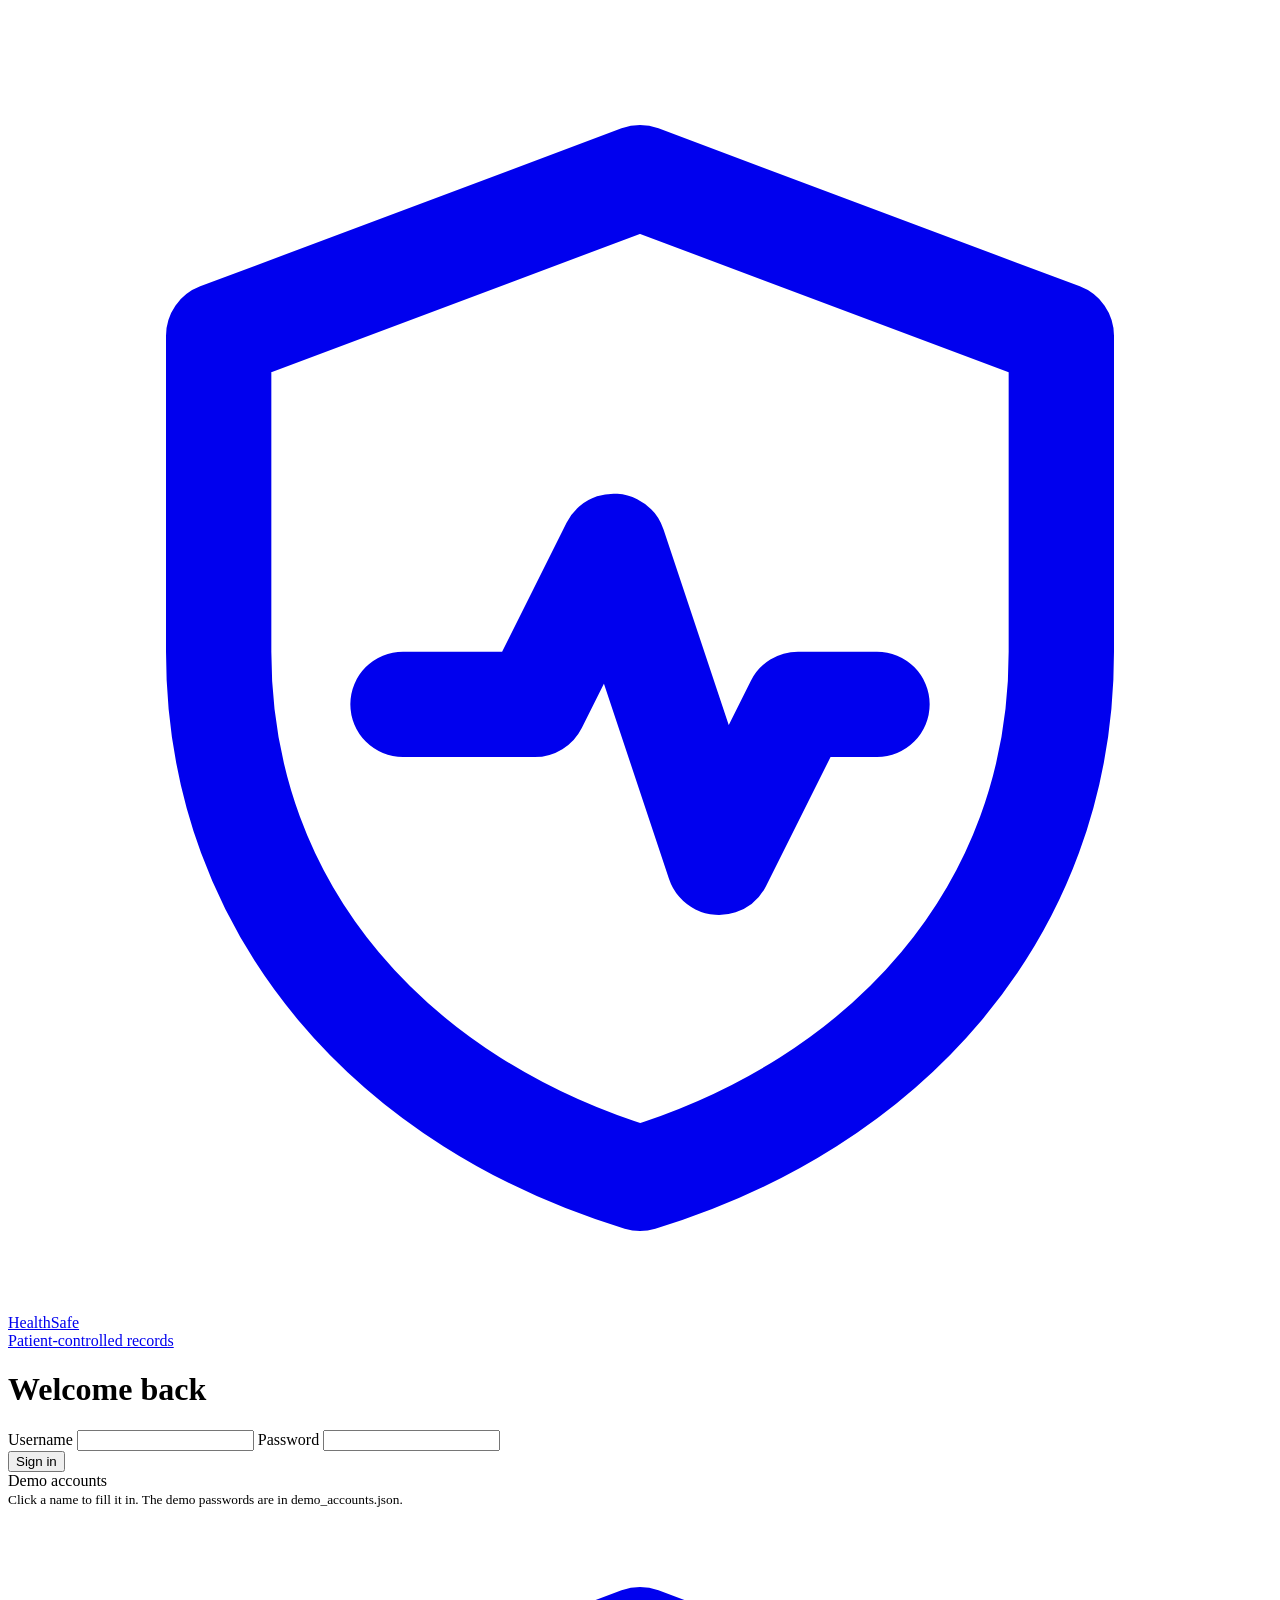
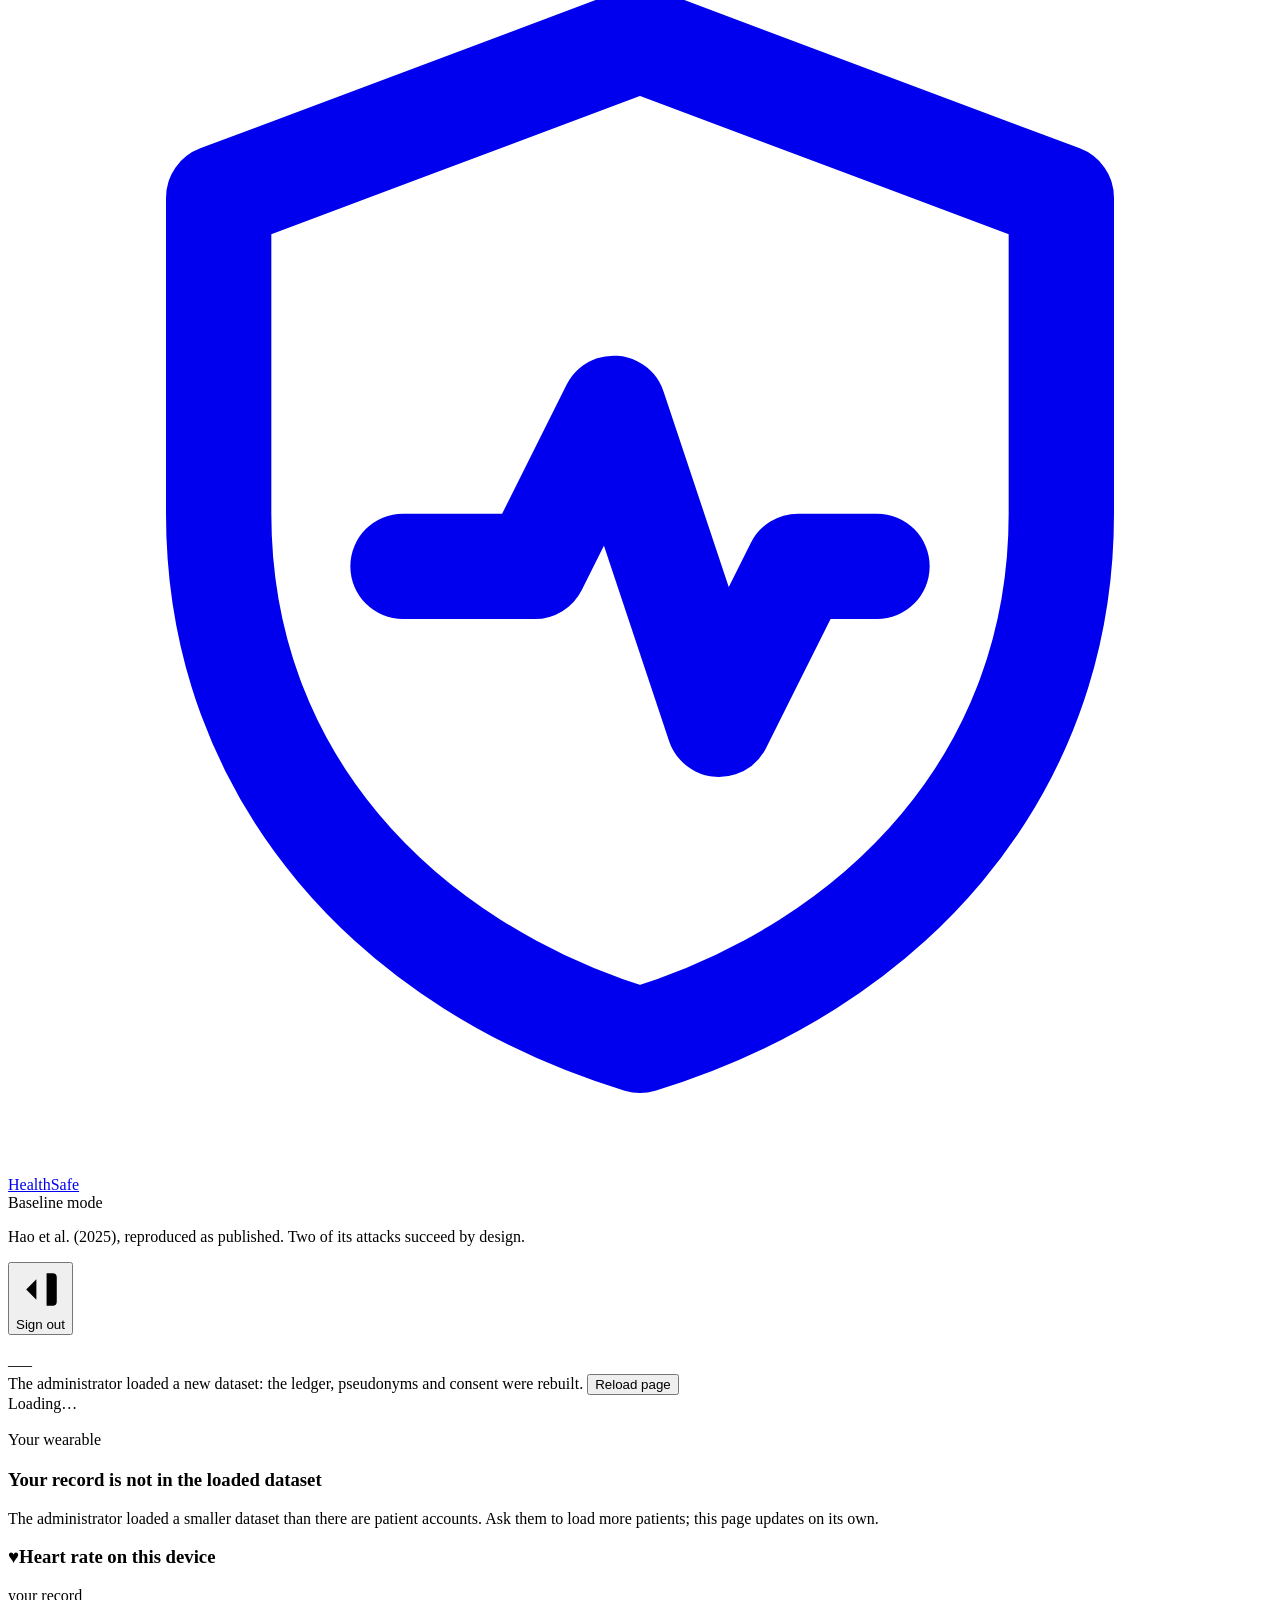
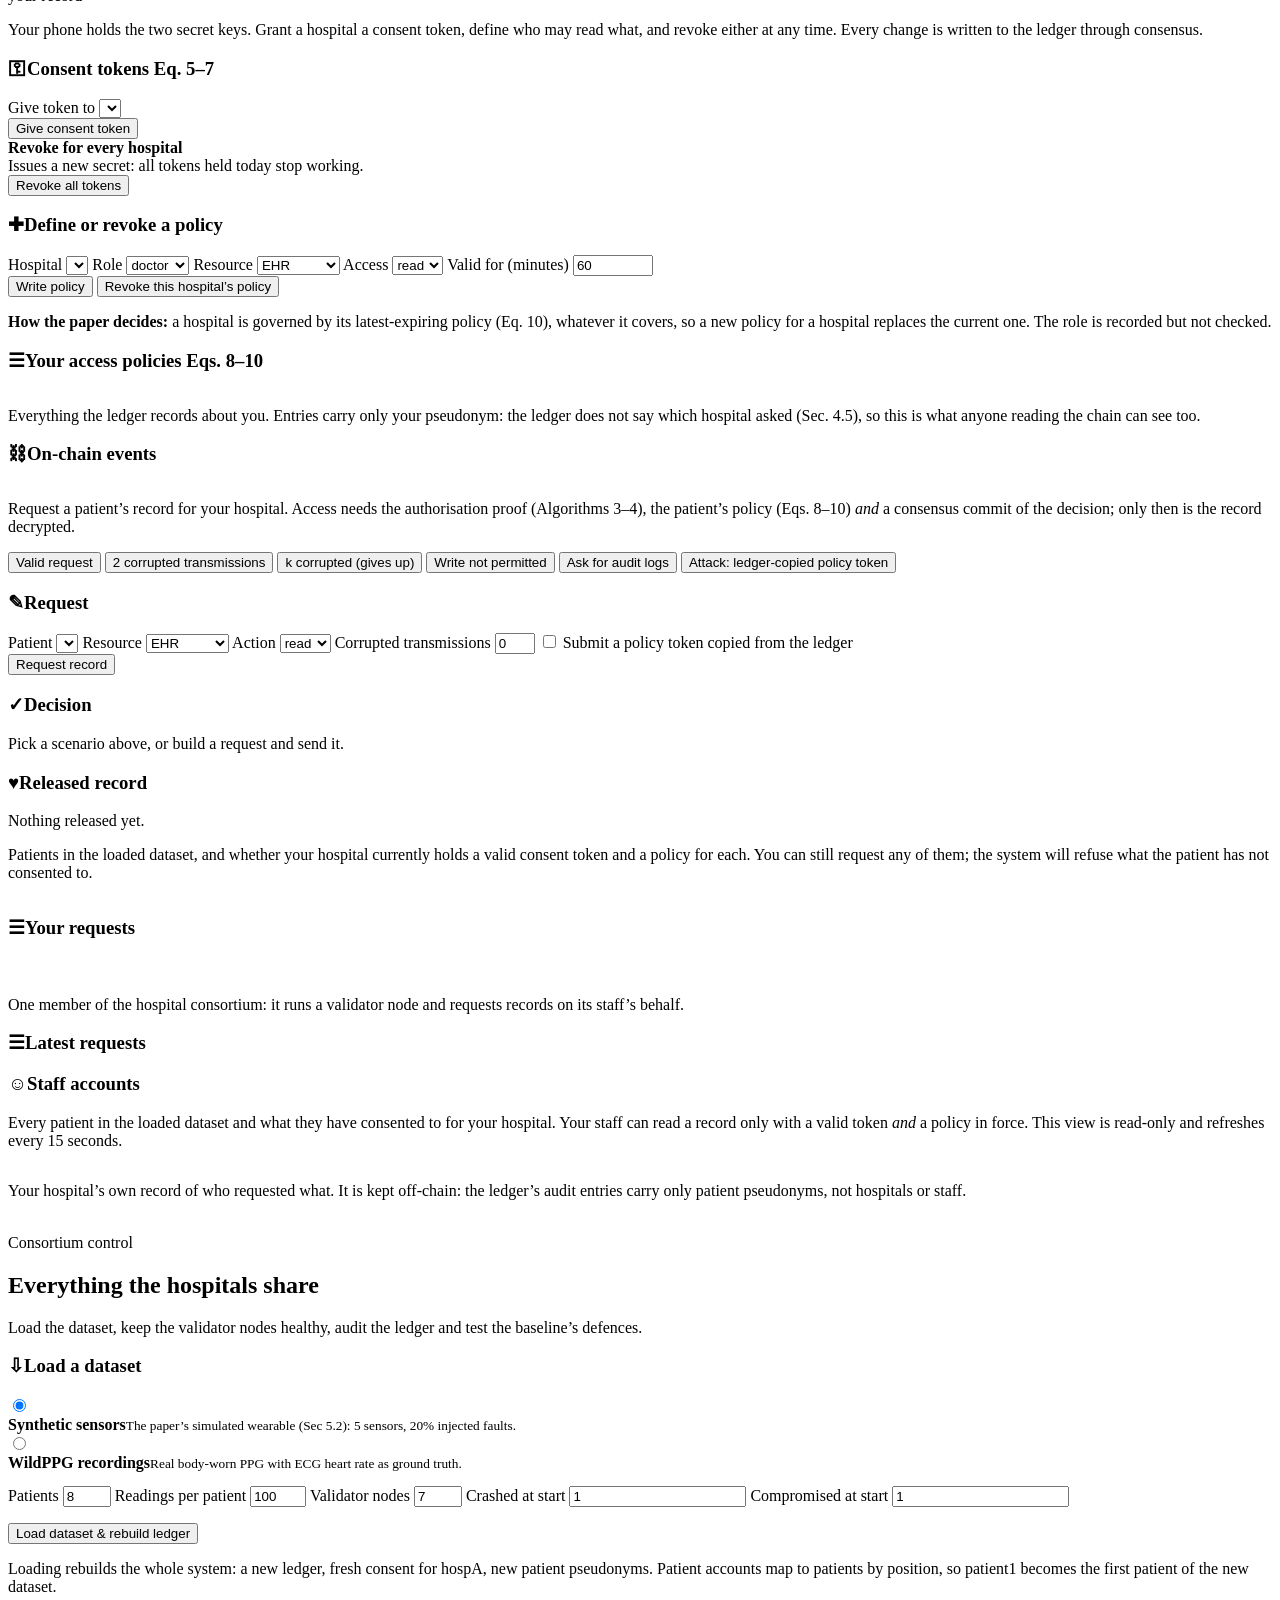
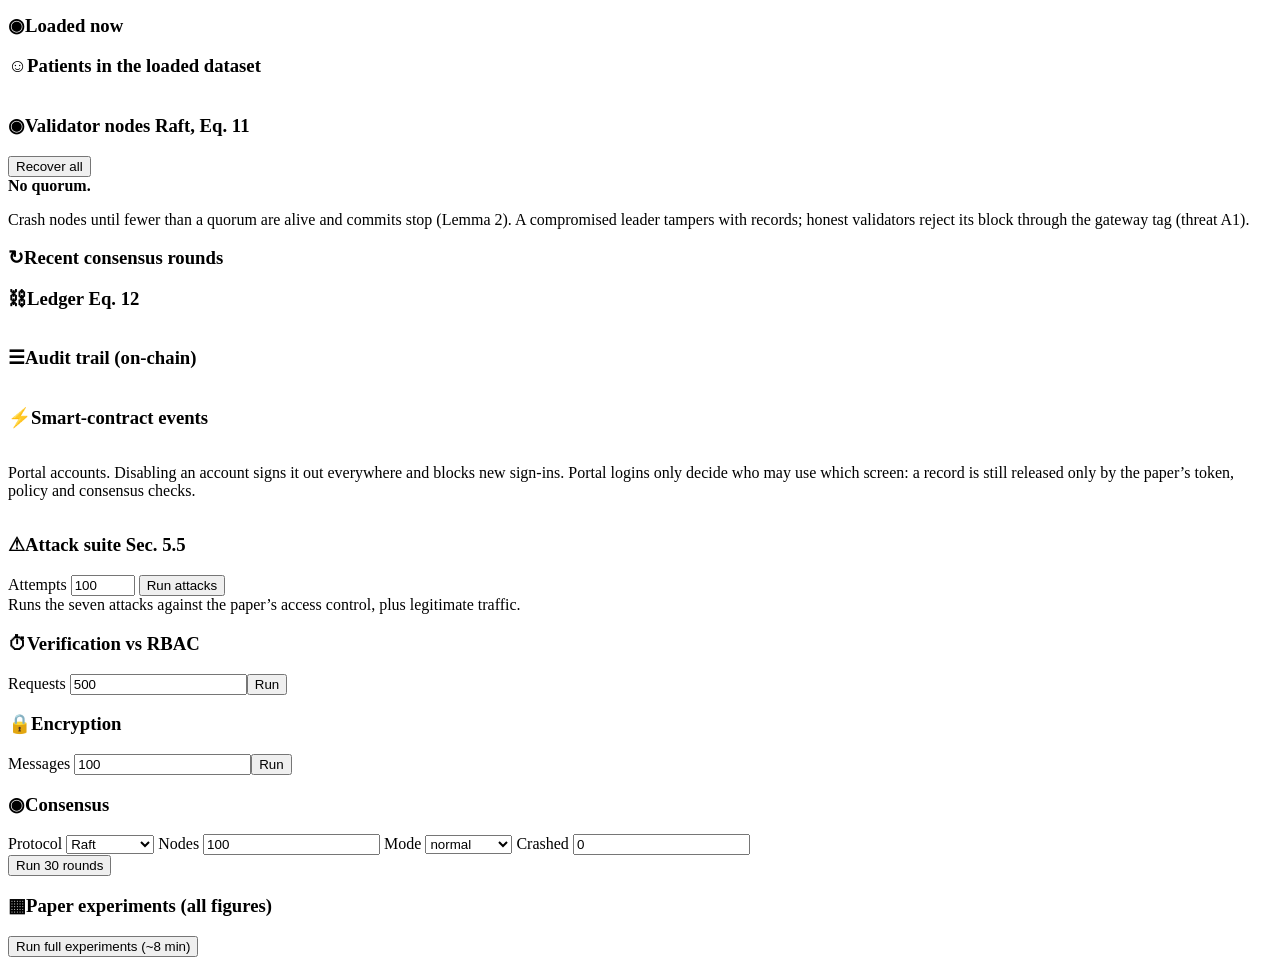
==== code/extensions/frontend/static/portal.html @ f0502271 "Add HealthSafe web front end for the baseline system Four role-based portals (patient, clinician, ho" ====
<!doctype html>
<html lang="en">
<head>
  <meta charset="utf-8">
  <meta name="viewport" content="width=device-width, initial-scale=1">
  <title>HealthSafe</title>
  <link rel="stylesheet" href="/static/styles.css">
  <link rel="icon" href="/static/favicon.svg" type="image/svg+xml">
</head>
<body>
  <div class="blob b1" aria-hidden="true"></div><div class="blob b2" aria-hidden="true"></div><div class="blob b3" aria-hidden="true"></div>

  <!-- ============================== LOGIN ============================== -->
  <div id="loginView" class="login hidden">
    <div class="login-photo">
      <img id="loginImg" class="art" alt="">
      <div class="login-shade"></div>
      <div class="login-photo-text">
        <span class="badge" id="loginBadge"></span>
        <h2 id="loginTagline"></h2>
        <p id="loginBlurb"></p>
      </div>
    </div>
    <div class="login-panel">
      <a class="brand" href="/">
        <div class="logo" aria-hidden="true"><svg viewBox="0 0 24 24"><path d="M12 2.5 4 5.5v6c0 5 3.4 8.6 8 10 4.6-1.4 8-5 8-10v-6z" fill="none" stroke="currentColor" stroke-width="2" stroke-linejoin="round"/><path d="M7.5 12.5h2.5l1.5-3 2 6 1.5-3h1.5" fill="none" stroke="currentColor" stroke-width="2" stroke-linecap="round" stroke-linejoin="round"/></svg></div>
        <div><div class="brand-title">HealthSafe</div><div class="brand-sub">Patient-controlled records</div></div>
      </a>
      <div class="login-card glass">
        <div class="eyebrow" id="loginEyebrow"></div>
        <h1>Welcome back</h1>
        <p class="muted" id="loginHint"></p>
        <form id="loginForm" autocomplete="on">
          <label>Username <input id="loginUser" name="username" autocomplete="username" required></label>
          <label>Password <input id="loginPass" name="password" type="password" autocomplete="current-password" required></label>
          <div id="loginErr" class="form-err hidden" role="alert"></div>
          <button class="btn primary wide lg" id="loginBtn" type="submit">Sign in</button>
        </form>
        <div class="demo-users">
          <div class="side-label">Demo accounts</div>
          <div id="demoUsers" class="chips"></div>
          <small class="muted">Click a name to fill it in. The demo passwords are in <span class="mono">demo_accounts.json</span>.</small>
        </div>
      </div>
      <div class="other-portals" id="otherPortals"></div>
    </div>
  </div>

  <!-- ============================== APP ============================== -->
  <div id="appView" class="shell hidden">
    <aside class="sidebar glass">
      <a class="brand" href="/">
        <div class="logo" aria-hidden="true"><svg viewBox="0 0 24 24"><path d="M12 2.5 4 5.5v6c0 5 3.4 8.6 8 10 4.6-1.4 8-5 8-10v-6z" fill="none" stroke="currentColor" stroke-width="2" stroke-linejoin="round"/><path d="M7.5 12.5h2.5l1.5-3 2 6 1.5-3h1.5" fill="none" stroke="currentColor" stroke-width="2" stroke-linecap="round" stroke-linejoin="round"/></svg></div>
        <div><div class="brand-title">HealthSafe</div><div class="brand-sub" id="portalName"></div></div>
      </a>
      <div class="usercard" id="userCard"></div>
      <nav class="nav" id="nav" role="tablist" aria-label="Sections"></nav>
      <div class="side-bottom">
        <div class="side-card"><span class="pill warnc">Baseline mode</span>
          <p>Hao et al. (2025), reproduced as published. Two of its attacks succeed by design.</p></div>
        <button class="btn ghost wide" id="logoutBtn"><svg viewBox="0 0 24 24"><path d="M15 4h3a2 2 0 0 1 2 2v12a2 2 0 0 1-2 2h-3M10 17l-5-5 5-5M5 12h11"/></svg>Sign out</button>
      </div>
    </aside>

    <div class="main-col">
      <header class="topbar">
        <div><div class="eyebrow" id="viewEyebrow"></div><h1 id="viewTitle"></h1></div>
        <div class="top-pills"><span class="pill soft" id="srcPill">–</span><span class="pill soft" id="nodesPill">–</span><span class="pill soft" id="chainPill">–</span></div>
      </header>
      <main>
        <div id="dsBanner" class="callout banner-top hidden" role="status">The administrator loaded a new dataset: the ledger, pseudonyms and consent were rebuilt. <button class="btn" id="dsBannerReload">Reload page</button></div>
        <div id="loading" class="loading glass hidden"><span class="spinner"></span><span id="loadingText">Loading&hellip;</span></div>

        <!-- ============================== PATIENT ============================== -->
        <section id="sec-p-home" class="panel">
          <div class="photo-banner">
            <img src="/static/art/patient.svg" alt="" class="art">
            <div class="photo-banner-text"><span class="badge">Your wearable</span><h2 id="pHello"></h2>
              <p id="pBannerText"></p></div>
          </div>
          <div class="card callout-card p-no-record hidden"><h3>Your record is not in the loaded dataset</h3><p class="muted why"></p><p class="muted">The administrator loaded a smaller dataset than there are patient accounts. Ask them to load more patients; this page updates on its own.</p></div>
          <div class="stats p-needs-record" id="pStats"></div>
          <div class="card p-needs-record">
            <div class="row head-row"><h3><span aria-hidden="true" class="ic i-rose">&#9829;</span>Heart rate on this device</h3><span class="pill ok">your record</span></div>
            <div id="pVitals" class="chart"></div>
            <div id="pVitalsNote" class="note"></div>
          </div>
        </section>

        <section id="sec-p-consent" class="panel">
          <p class="lede">Your phone holds the two secret keys. Grant a hospital a consent token, define who may read what, and revoke
            either at any time. Every change is written to the ledger through consensus.</p>
          <div class="grid2">
            <div class="card">
              <h3><span aria-hidden="true" class="ic i-violet">&#9919;</span>Consent tokens <span class="tag">Eq. 5&ndash;7</span></h3>
              <table class="tbl" id="pTokens"></table>
              <div class="actions"><label class="inline">Give token to <select id="grantHosp"></select></label></div>
              <div class="actions"><button class="btn primary" id="grantBtn">Give consent token</button></div>
              <div class="danger-zone"><div><b>Revoke for every hospital</b><div class="sub">Issues a new secret: all tokens held today stop working.</div></div><button class="btn danger" id="revokeTokBtn">Revoke all tokens</button></div>
            </div>
            <div class="card">
              <h3><span aria-hidden="true" class="ic i-mint">&#10010;</span>Define or revoke a policy</h3>
              <div class="form">
                <label>Hospital <select id="polEntity"></select></label>
                <label>Role <select id="polRole"><option>doctor</option><option>nurse</option><option>auditor</option></select></label>
                <label>Resource <select id="polRes"><option>EHR</option><option>audit_logs</option></select></label>
                <label>Access <select id="polAccess"><option>read</option><option>write</option></select></label>
                <label>Valid for (minutes) <input id="polTtl" type="number" min="1" max="525600" step="1" value="60"></label>
              </div>
              <div class="actions"><button class="btn primary" id="polDefBtn">Write policy</button>
                <button class="btn danger" id="polRevBtn">Revoke this hospital&rsquo;s policy</button></div>
              <p class="note"><b>How the paper decides:</b> a hospital is governed by its latest-expiring policy (Eq.&nbsp;10), whatever it covers, so a new policy for a hospital replaces the current one. The role is recorded but not checked.</p>
              <div id="pLedger" class="note"></div>
            </div>
          </div>
          <div class="card">
            <h3><span aria-hidden="true" class="ic i-sky">&#9776;</span>Your access policies <span class="tag">Eqs. 8&ndash;10</span></h3>
            <div class="scroll"><table class="tbl" id="pPolicies"></table></div>
          </div>
        </section>

        <section id="sec-p-history" class="panel">
          <p class="lede">Everything the ledger records about you. Entries carry only your pseudonym: the ledger does not say which hospital
            asked (Sec. 4.5), so this is what anyone reading the chain can see too.</p>
          <div class="card">
            <div class="row head-row"><h3><span aria-hidden="true" class="ic i-violet">&#9939;</span>On-chain events</h3><span id="pHistNote" class="pill soft"></span></div>
            <div class="scroll tall"><table class="tbl" id="pHist"></table></div>
          </div>
        </section>

        <!-- ============================== DOCTOR ============================== -->
        <section id="sec-d-request" class="panel">
          <p class="lede">Request a patient&rsquo;s record for your hospital. Access needs the authorisation proof (Algorithms 3&ndash;4), the
            patient&rsquo;s policy (Eqs. 8&ndash;10) <em>and</em> a consensus commit of the decision; only then is the record decrypted.</p>
          <div class="presets">
            <button class="chip" data-preset="valid">Valid request</button>
            <button class="chip" data-preset="corrupt">2 corrupted transmissions</button>
            <button class="chip" data-preset="corrupt3">k corrupted (gives up)</button>
            <button class="chip" data-preset="write">Write not permitted</button>
            <button class="chip" data-preset="audit">Ask for audit logs</button>
            <button class="chip warn" data-preset="ledger">Attack: ledger-copied policy token</button>
          </div>
          <div class="grid-side">
            <div class="card">
              <h3><span aria-hidden="true" class="ic i-violet">&#9998;</span>Request</h3>
              <div class="form one">
                <label class="full">Patient <select id="dPatient"></select></label>
                <label>Resource <select id="dRes"><option>EHR</option><option>audit_logs</option></select></label>
                <label>Action <select id="dAct"><option>read</option><option>write</option></select></label>
                <label>Corrupted transmissions <input id="dCorrupt" type="number" min="0" max="5" value="0"></label>
                <label class="check"><input type="checkbox" id="dLedgerPol"> Submit a policy token copied from the ledger</label>
              </div>
              <div class="note" id="dAsWho"></div>
              <div class="actions"><button class="btn primary wide" id="dReqBtn">Request record</button></div>
            </div>
            <div class="card">
              <h3><span aria-hidden="true" class="ic i-sky">&#10003;</span>Decision</h3>
              <div id="dResult" class="result empty" aria-live="polite">Pick a scenario above, or build a request and send it.</div>
            </div>
          </div>
          <div class="card">
            <h3><span aria-hidden="true" class="ic i-rose">&#9829;</span>Released record</h3>
            <div id="dChart" class="chart"><div class="note">Nothing released yet.</div></div>
            <div id="dChartNote" class="note"></div>
          </div>
        </section>

        <section id="sec-d-patients" class="panel">
          <p class="lede">Patients in the loaded dataset, and whether your hospital currently holds a valid consent token and a policy for
            each. You can still request any of them; the system will refuse what the patient has not consented to.</p>
          <div class="card"><div class="scroll tall scroll-x"><table class="tbl" id="dPatients"></table></div></div>
        </section>

        <section id="sec-d-history" class="panel">
          <div class="card"><h3><span aria-hidden="true" class="ic i-violet">&#9776;</span>Your requests</h3>
            <div class="scroll tall"><table class="tbl" id="dHist"></table></div></div>
        </section>

        <!-- ============================== HOSPITAL ============================== -->
        <section id="sec-h-home" class="panel">
          <div class="photo-banner">
            <img src="/static/art/hospital.svg" alt="" class="art">
            <div class="photo-banner-text"><span class="badge" id="hCode"></span><h2 id="hName"></h2>
              <p>One member of the hospital consortium: it runs a validator node and requests records on its staff&rsquo;s behalf.</p></div>
          </div>
          <div class="stats" id="hStats"></div>
          <div class="grid2">
            <div class="card"><div class="row head-row"><h3><span aria-hidden="true" class="ic i-violet">&#9776;</span>Latest requests</h3><span class="note h-updated"></span></div><div id="hRecent"></div></div>
            <div class="card"><h3><span aria-hidden="true" class="ic i-mint">&#9786;</span>Staff accounts</h3><div id="hStaffMini" class="staff-mini"></div></div>
          </div>
        </section>

        <section id="sec-h-patients" class="panel">
          <p class="lede">Every patient in the loaded dataset and what they have consented to for your hospital. Your staff can read a record only with a valid token <em>and</em> a policy in force. This view is read-only and refreshes every 15 seconds.</p>
          <div id="hPatientsNote"></div>
          <div class="card"><div class="scroll-x"><table class="tbl" id="hPatients"></table></div><div class="note h-updated"></div></div>
        </section>

        <section id="sec-h-log" class="panel">
          <p class="lede">Your hospital&rsquo;s own record of who requested what. It is kept off-chain: the ledger&rsquo;s audit entries carry
            only patient pseudonyms, not hospitals or staff.</p>
          <div class="card"><div class="row head-row"><span class="note" id="hLogNote"></span><span class="note h-updated"></span></div><div class="scroll xl"><table class="tbl" id="hLog"></table></div></div>
        </section>

        <section id="sec-h-staff" class="panel">
          <div class="staff-grid" id="hStaff"></div>
        </section>

        <!-- ============================== ADMIN ============================== -->
        <section id="sec-a-home" class="panel">
          <div class="photo-banner short">
            <img src="/static/art/admin.svg" alt="" class="art">
            <div class="photo-banner-text"><span class="badge">Consortium control</span><h2>Everything the hospitals share</h2>
              <p>Load the dataset, keep the validator nodes healthy, audit the ledger and test the baseline&rsquo;s defences.</p></div>
          </div>
          <div class="stats" id="aStats"></div>
          <div class="grid3" id="aShortcuts"></div>
        </section>

        <section id="sec-a-dataset" class="panel">
          <div class="grid-main">
            <div class="card">
              <h3><span aria-hidden="true" class="ic i-violet">&#8681;</span>Load a dataset</h3>
              <div class="src-cards">
                <label class="src-card"><input type="radio" name="dsSource" value="synthetic" checked>
                  <div><b>Synthetic sensors</b><small>The paper&rsquo;s simulated wearable (Sec 5.2): 5 sensors, 20% injected faults.</small></div></label>
                <label class="src-card" id="dsWildCard"><input type="radio" name="dsSource" value="wildppg">
                  <div><b>WildPPG recordings</b><small id="dsWildNote">Real body-worn PPG with ECG heart rate as ground truth.</small></div></label>
              </div>
              <div class="form compact" style="margin-top:14px">
                <label>Patients <input id="dsPatients" type="number" min="2" max="16" value="8"></label>
                <label>Readings per patient <input id="dsSteps" type="number" min="20" max="400" value="100"></label>
                <label>Validator nodes <input id="dsNodes" type="number" min="4" max="31" value="7"></label>
                <label>Crashed at start <input id="dsCrashed" type="number" min="0" value="1"></label>
                <label>Compromised at start <input id="dsComp" type="number" min="0" value="1"></label>
              </div>
              <p class="note" id="dsLimits"></p>
              <div class="actions"><button class="btn primary" id="dsLoadBtn">Load dataset &amp; rebuild ledger</button></div>
              <p class="note">Loading rebuilds the whole system: a new ledger, fresh consent for hospA, new patient pseudonyms. Patient accounts
                map to patients by position, so <span class="mono">patient1</span> becomes the first patient of the new dataset.</p>
            </div>
            <div class="card">
              <h3><span aria-hidden="true" class="ic i-mint">&#9673;</span>Loaded now</h3>
              <div id="dsCurrent"></div>
            </div>
          </div>
          <div class="card">
            <h3><span aria-hidden="true" class="ic i-sky">&#9786;</span>Patients in the loaded dataset</h3>
            <div class="scroll"><table class="tbl" id="dsPatientsTbl"></table></div>
            <div class="note warnline" id="dsWarn"></div>
            <div id="dsParts" class="note"></div>
          </div>
        </section>

        <section id="sec-a-nodes" class="panel">
          <div class="grid-main">
            <div class="card">
              <div class="row head-row"><h3><span aria-hidden="true" class="ic i-violet">&#9673;</span>Validator nodes <span class="tag">Raft, Eq. 11</span></h3><button class="btn" id="aRecoverAll">Recover all</button></div>
              <div class="note" id="aQuorumLine"></div>
              <div class="callout bad hidden" id="aNoQuorum" role="alert"><b>No quorum.</b> <span class="why"></span></div>
              <div id="aNodes" class="nodes"></div>
              <p class="note">Crash nodes until fewer than a quorum are alive and commits stop (Lemma 2). A compromised leader
                tampers with records; honest validators reject its block through the gateway tag (threat A1).</p>
            </div>
            <div class="card"><h3><span aria-hidden="true" class="ic i-sky">&#8635;</span>Recent consensus rounds</h3><div id="aCons" class="scroll tall"></div></div>
          </div>
        </section>

        <section id="sec-a-ledger" class="panel">
          <div class="card">
            <div class="row head-row"><h3><span aria-hidden="true" class="ic i-mint">&#9939;</span>Ledger <span class="tag">Eq. 12</span></h3><span id="aValid" class="pill"></span></div>
            <div class="scroll tall"><table class="tbl" id="aLedger"></table></div>
            <div id="aBlock" class="blockdetail"></div>
          </div>
        </section>

        <section id="sec-a-audit" class="panel">
          <div class="grid2">
            <div class="card"><h3><span aria-hidden="true" class="ic i-rose">&#9776;</span>Audit trail (on-chain)</h3><div id="aAuditNote" class="note"></div>
              <div class="scroll tall"><table class="tbl" id="aAudit"></table></div></div>
            <div class="card"><h3><span aria-hidden="true" class="ic i-violet">&#9889;</span>Smart-contract events</h3>
              <div class="scroll tall"><table class="tbl" id="aContracts"></table></div></div>
          </div>
        </section>

        <section id="sec-a-users" class="panel">
          <p class="lede">Portal accounts. Disabling an account signs it out everywhere and blocks new sign-ins. Portal logins only decide who
            may use which screen: a record is still released only by the paper&rsquo;s token, policy and consensus checks.</p>
          <div class="card"><div class="scroll-x"><table class="tbl" id="aUsers"></table></div></div>
        </section>

        <section id="sec-a-lab" class="panel">
          <div class="card">
            <div class="row head-row">
              <h3><span aria-hidden="true" class="ic i-rose">&#9888;</span>Attack suite <span class="tag">Sec. 5.5</span></h3>
              <div class="actions tight"><label class="inline">Attempts <input id="lAttN" type="number" value="100" min="10" max="1000"></label>
                <button class="btn primary" id="lAttBtn">Run attacks</button></div>
            </div>
            <div id="lAttacks" class="result empty">Runs the seven attacks against the paper&rsquo;s access control, plus legitimate traffic.</div>
          </div>
          <div class="grid3">
            <div class="card">
              <h3><span aria-hidden="true" class="ic i-violet">&#9201;</span>Verification vs RBAC</h3>
              <div class="actions tight"><label class="inline">Requests <input id="lVerN" type="number" value="500"></label><button class="btn" id="lVerBtn">Run</button></div>
              <div id="lVerify" class="result empty"></div>
            </div>
            <div class="card">
              <h3><span aria-hidden="true" class="ic i-mint">&#128274;</span>Encryption</h3>
              <div class="actions tight"><label class="inline">Messages <input id="lCryN" type="number" value="100"></label><button class="btn" id="lCryBtn">Run</button></div>
              <div id="lCrypto" class="result empty"></div>
            </div>
            <div class="card">
              <h3><span aria-hidden="true" class="ic i-sky">&#9673;</span>Consensus</h3>
              <div class="form compact">
                <label>Protocol <select id="lConsP"><option>Raft</option><option>HotStuff</option><option>Tendermint</option><option>PBFT</option></select></label>
                <label>Nodes <input id="lConsN" type="number" value="100"></label>
                <label>Mode <select id="lConsM"><option>normal</option><option>failover</option><option>congestion</option></select></label>
                <label>Crashed <input id="lConsC" type="number" value="0"></label>
              </div>
              <div class="actions"><button class="btn" id="lConsBtn">Run 30 rounds</button></div>
              <div id="lCons" class="result empty"></div>
            </div>
          </div>
        </section>

        <section id="sec-a-figures" class="panel">
          <div class="card">
            <div class="row head-row"><h3><span aria-hidden="true" class="ic i-violet">&#9638;</span>Paper experiments (all figures)</h3>
              <div class="actions tight"><button class="btn" id="lExpBtn">Run full experiments (~8 min)</button></div></div>
            <pre id="lExpLog" class="log hidden"></pre>
            <div id="lFigs" class="figs"></div>
          </div>
        </section>
      </main>
    </div>
  </div>

  <div id="toast" class="toast hidden" role="status"></div>
  <script src="/static/app.js"></script>
</body>
</html>
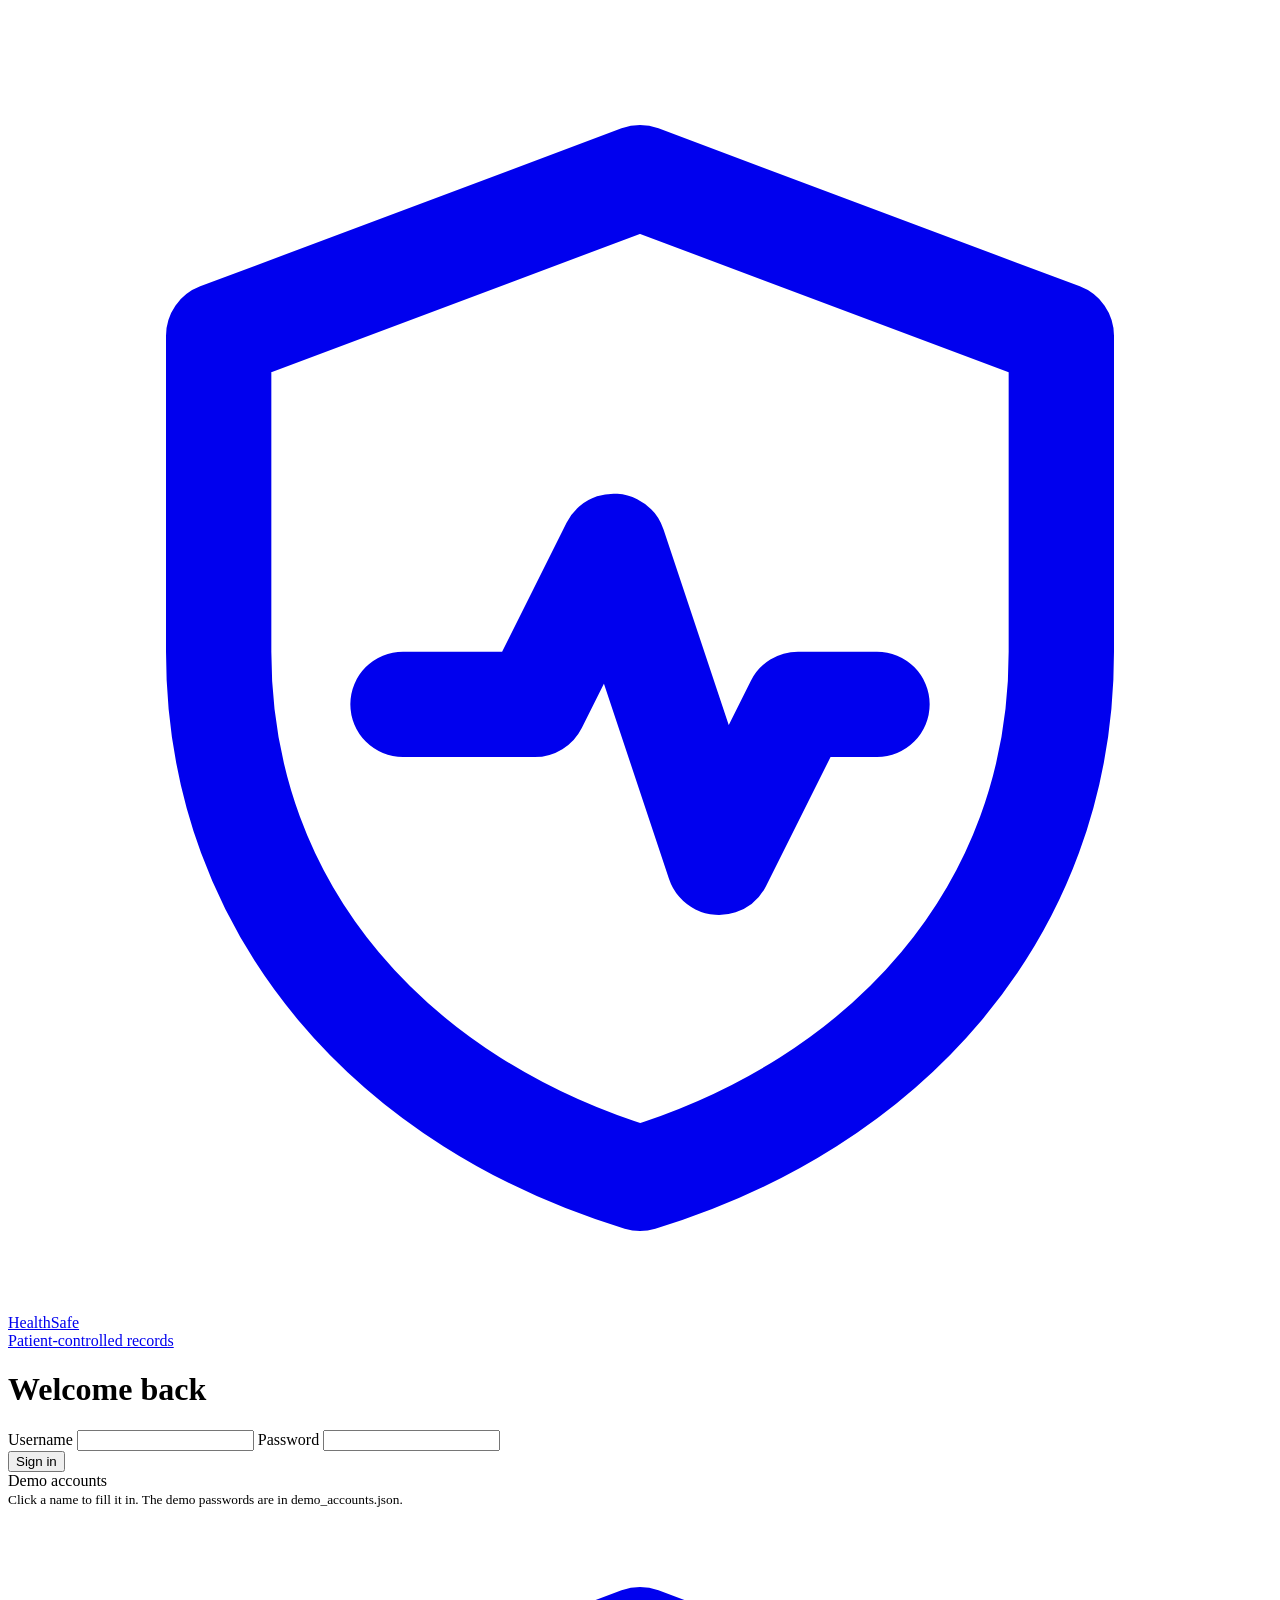
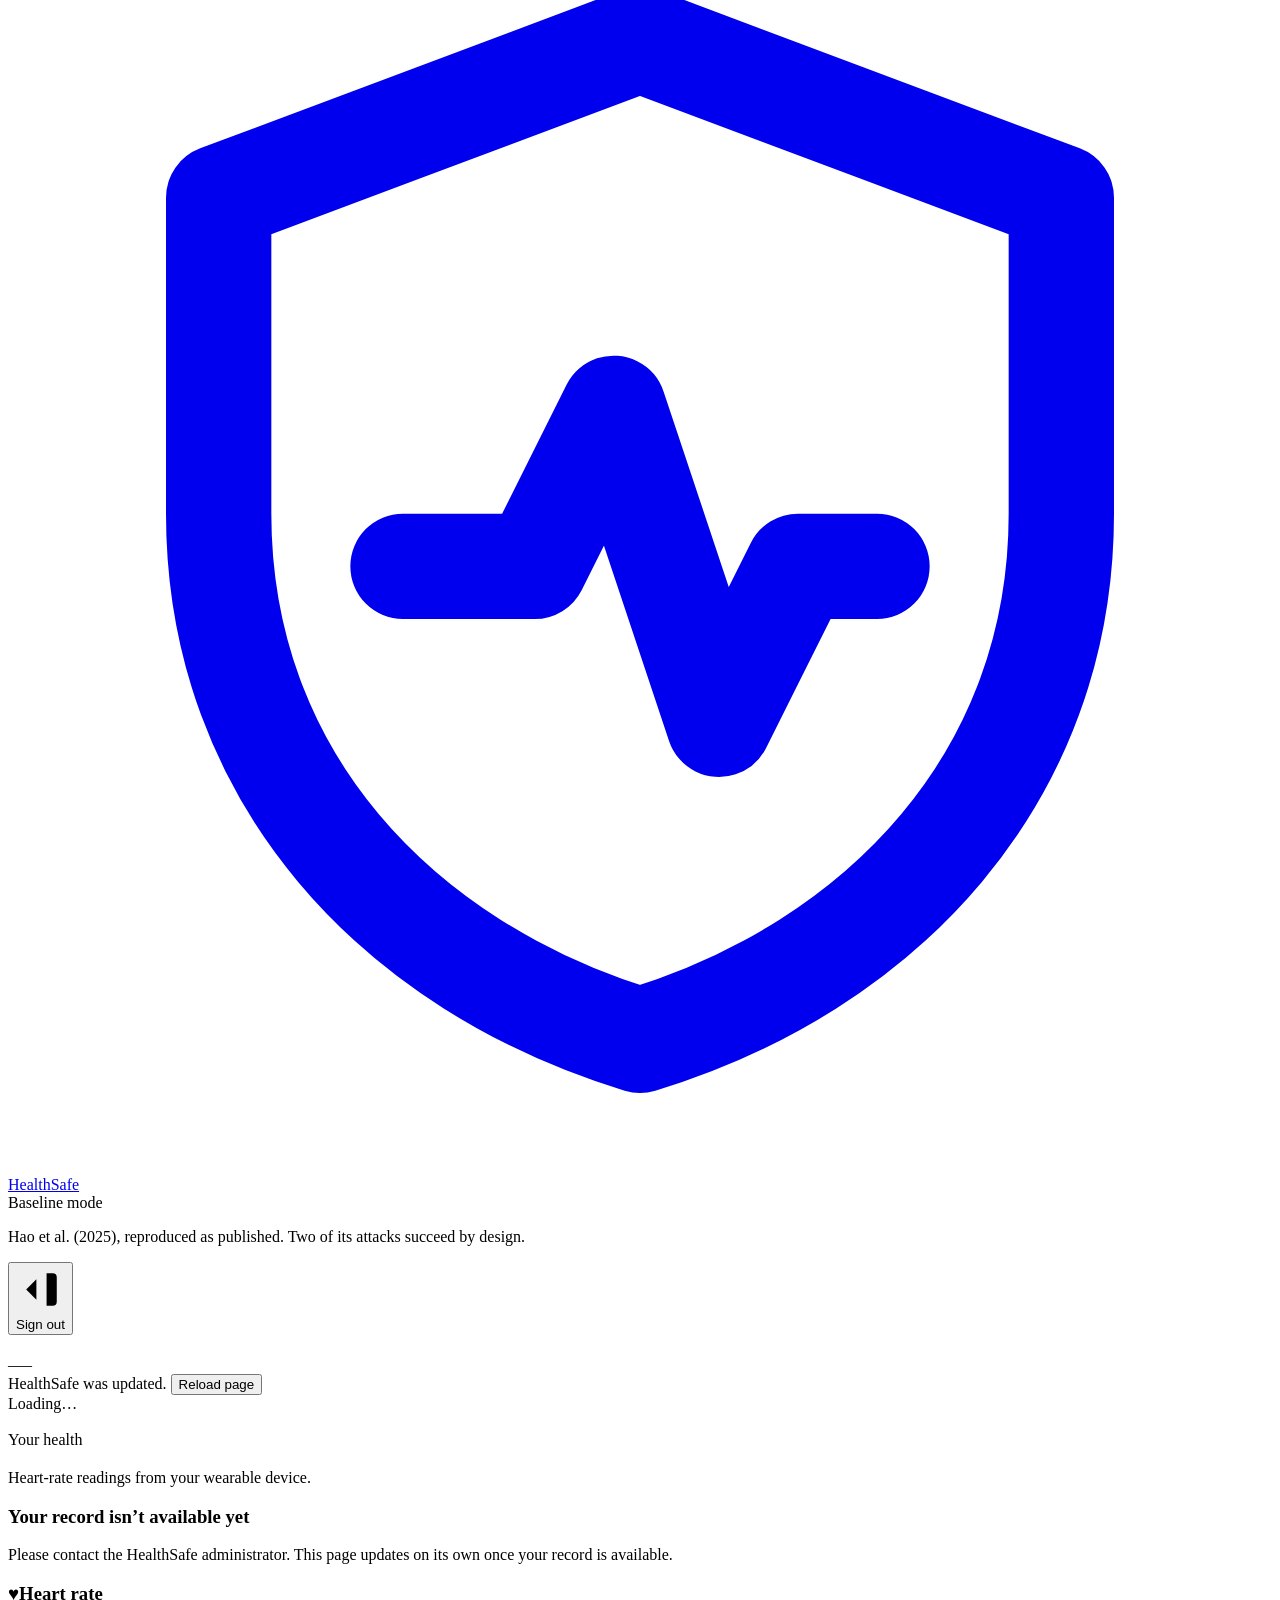
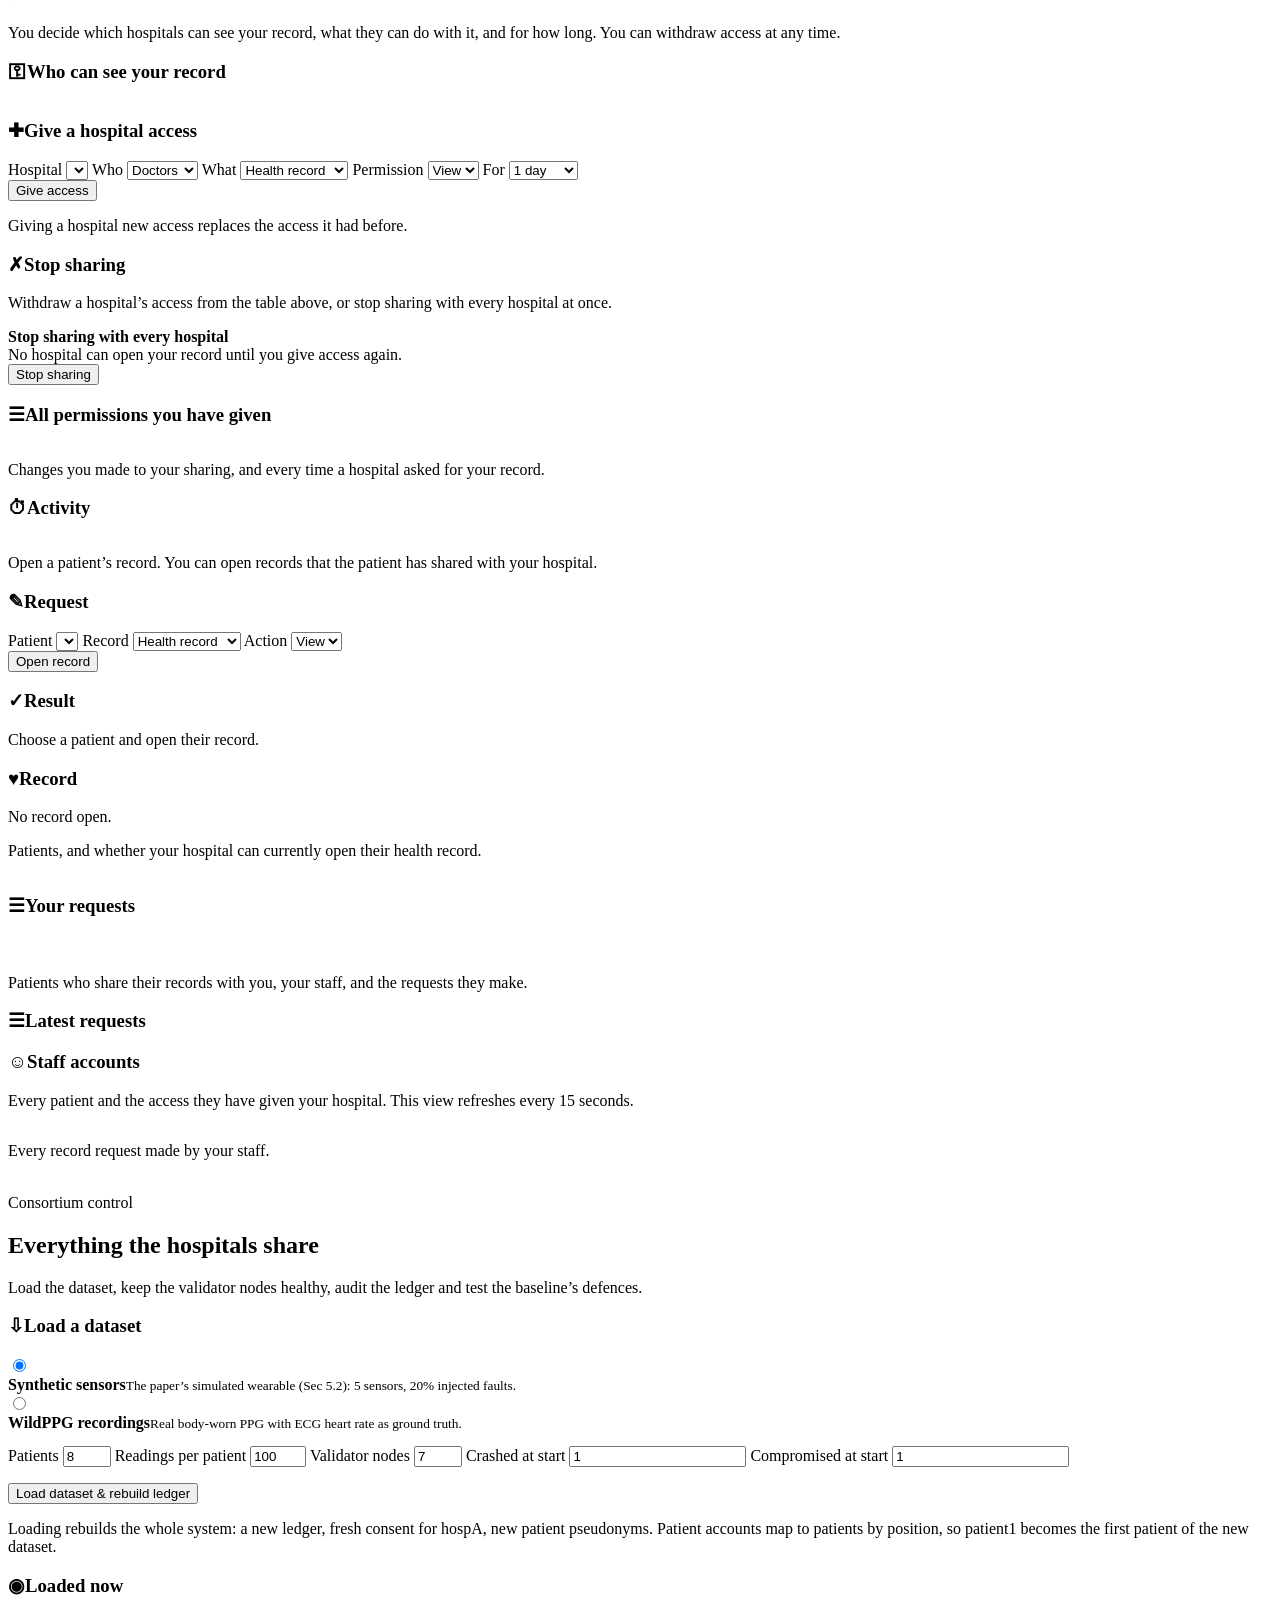
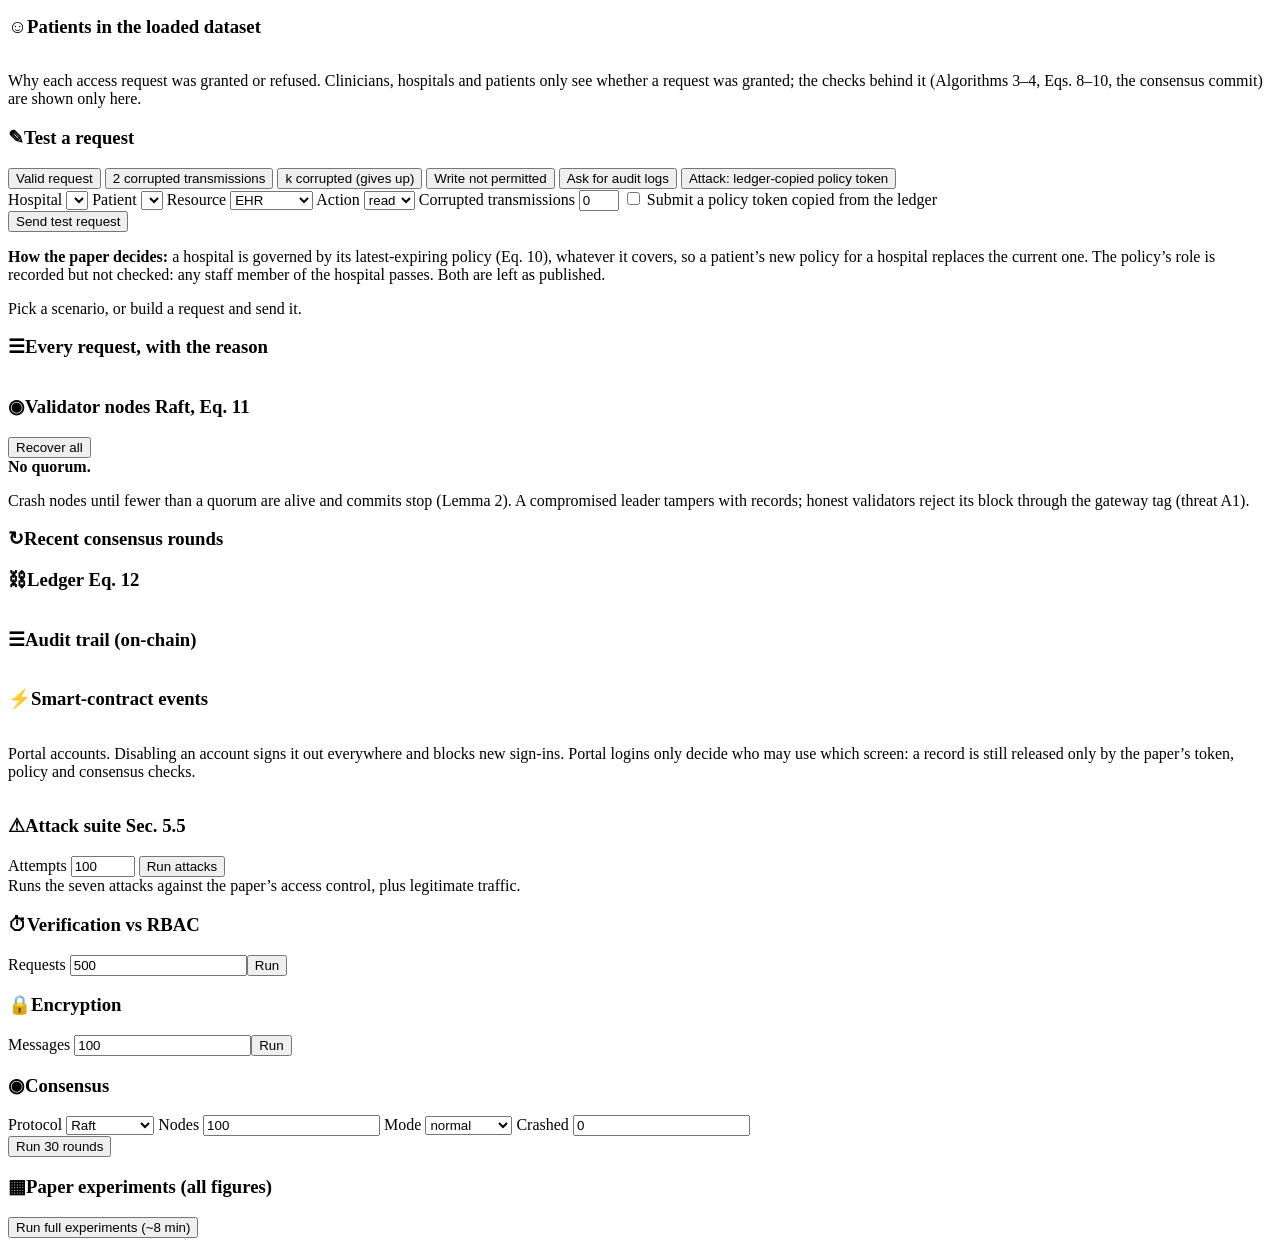
==== commit 9af6abc5: "Keep decision detail admin-only, add motion, and stop stale caching - Patient, clinician and hospita" ====
--- a/code/extensions/frontend/static/portal.html
+++ b/code/extensions/frontend/static/portal.html
@@ -4,7 +4,7 @@
   <meta charset="utf-8">
   <meta name="viewport" content="width=device-width, initial-scale=1">
   <title>HealthSafe</title>
-  <link rel="stylesheet" href="/static/styles.css">
+  <link rel="stylesheet" href="/static/styles.css?v=3">
   <link rel="icon" href="/static/favicon.svg" type="image/svg+xml">
 </head>
 <body>
@@ -56,7 +56,7 @@
       <div class="usercard" id="userCard"></div>
       <nav class="nav" id="nav" role="tablist" aria-label="Sections"></nav>
       <div class="side-bottom">
-        <div class="side-card"><span class="pill warnc">Baseline mode</span>
+        <div class="side-card hidden" id="baselineCard"><span class="pill warnc">Baseline mode</span>
           <p>Hao et al. (2025), reproduced as published. Two of its attacks succeed by design.</p></div>
         <button class="btn ghost wide" id="logoutBtn"><svg viewBox="0 0 24 24"><path d="M15 4h3a2 2 0 0 1 2 2v12a2 2 0 0 1-2 2h-3M10 17l-5-5 5-5M5 12h11"/></svg>Sign out</button>
       </div>
@@ -65,109 +65,95 @@
     <div class="main-col">
       <header class="topbar">
         <div><div class="eyebrow" id="viewEyebrow"></div><h1 id="viewTitle"></h1></div>
-        <div class="top-pills"><span class="pill soft" id="srcPill">–</span><span class="pill soft" id="nodesPill">–</span><span class="pill soft" id="chainPill">–</span></div>
+        <div class="top-pills hidden" id="topPills"><span class="pill soft" id="srcPill">–</span><span class="pill soft" id="nodesPill">–</span><span class="pill soft" id="chainPill">–</span></div>
       </header>
       <main>
-        <div id="dsBanner" class="callout banner-top hidden" role="status">The administrator loaded a new dataset: the ledger, pseudonyms and consent were rebuilt. <button class="btn" id="dsBannerReload">Reload page</button></div>
+        <div id="dsBanner" class="callout banner-top hidden" role="status"><span id="dsBannerText">HealthSafe was updated.</span> <button class="btn" id="dsBannerReload">Reload page</button></div>
         <div id="loading" class="loading glass hidden"><span class="spinner"></span><span id="loadingText">Loading&hellip;</span></div>
 
         <!-- ============================== PATIENT ============================== -->
         <section id="sec-p-home" class="panel">
           <div class="photo-banner">
             <img src="/static/art/patient.svg" alt="" class="art">
-            <div class="photo-banner-text"><span class="badge">Your wearable</span><h2 id="pHello"></h2>
-              <p id="pBannerText"></p></div>
-          </div>
-          <div class="card callout-card p-no-record hidden"><h3>Your record is not in the loaded dataset</h3><p class="muted why"></p><p class="muted">The administrator loaded a smaller dataset than there are patient accounts. Ask them to load more patients; this page updates on its own.</p></div>
+            <div class="photo-banner-text"><span class="badge">Your health</span><h2 id="pHello"></h2>
+              <p>Heart-rate readings from your wearable device.</p></div>
+          </div>
+          <div class="card callout-card p-no-record hidden"><h3>Your record isn&rsquo;t available yet</h3><p class="muted">Please contact the HealthSafe administrator. This page updates on its own once your record is available.</p></div>
           <div class="stats p-needs-record" id="pStats"></div>
           <div class="card p-needs-record">
-            <div class="row head-row"><h3><span aria-hidden="true" class="ic i-rose">&#9829;</span>Heart rate on this device</h3><span class="pill ok">your record</span></div>
+            <div class="row head-row"><h3><span aria-hidden="true" class="ic i-rose">&#9829;</span>Heart rate</h3></div>
             <div id="pVitals" class="chart"></div>
             <div id="pVitalsNote" class="note"></div>
           </div>
         </section>
 
         <section id="sec-p-consent" class="panel">
-          <p class="lede">Your phone holds the two secret keys. Grant a hospital a consent token, define who may read what, and revoke
-            either at any time. Every change is written to the ledger through consensus.</p>
-          <div class="grid2">
-            <div class="card">
-              <h3><span aria-hidden="true" class="ic i-violet">&#9919;</span>Consent tokens <span class="tag">Eq. 5&ndash;7</span></h3>
-              <table class="tbl" id="pTokens"></table>
-              <div class="actions"><label class="inline">Give token to <select id="grantHosp"></select></label></div>
-              <div class="actions"><button class="btn primary" id="grantBtn">Give consent token</button></div>
-              <div class="danger-zone"><div><b>Revoke for every hospital</b><div class="sub">Issues a new secret: all tokens held today stop working.</div></div><button class="btn danger" id="revokeTokBtn">Revoke all tokens</button></div>
-            </div>
-            <div class="card">
-              <h3><span aria-hidden="true" class="ic i-mint">&#10010;</span>Define or revoke a policy</h3>
+          <p class="lede">You decide which hospitals can see your record, what they can do with it, and for how long. You can withdraw access at any time.</p>
+          <div class="card p-needs-record">
+            <h3><span aria-hidden="true" class="ic i-violet">&#9919;</span>Who can see your record</h3>
+            <div class="scroll-x"><table class="tbl" id="pAccess"></table></div>
+          </div>
+          <div class="grid2 p-needs-record">
+            <div class="card">
+              <h3><span aria-hidden="true" class="ic i-mint">&#10010;</span>Give a hospital access</h3>
               <div class="form">
                 <label>Hospital <select id="polEntity"></select></label>
-                <label>Role <select id="polRole"><option>doctor</option><option>nurse</option><option>auditor</option></select></label>
-                <label>Resource <select id="polRes"><option>EHR</option><option>audit_logs</option></select></label>
-                <label>Access <select id="polAccess"><option>read</option><option>write</option></select></label>
-                <label>Valid for (minutes) <input id="polTtl" type="number" min="1" max="525600" step="1" value="60"></label>
-              </div>
-              <div class="actions"><button class="btn primary" id="polDefBtn">Write policy</button>
-                <button class="btn danger" id="polRevBtn">Revoke this hospital&rsquo;s policy</button></div>
-              <p class="note"><b>How the paper decides:</b> a hospital is governed by its latest-expiring policy (Eq.&nbsp;10), whatever it covers, so a new policy for a hospital replaces the current one. The role is recorded but not checked.</p>
-              <div id="pLedger" class="note"></div>
-            </div>
-          </div>
-          <div class="card">
-            <h3><span aria-hidden="true" class="ic i-sky">&#9776;</span>Your access policies <span class="tag">Eqs. 8&ndash;10</span></h3>
-            <div class="scroll"><table class="tbl" id="pPolicies"></table></div>
+                <label>Who <select id="polRole"><option value="doctor">Doctors</option><option value="nurse">Nurses</option><option value="auditor">Auditors</option></select></label>
+                <label>What <select id="polRes"><option value="EHR">Health record</option><option value="audit_logs">Access history</option></select></label>
+                <label>Permission <select id="polAccess"><option value="read">View</option><option value="write">Edit</option></select></label>
+                <label>For <select id="polTtl"><option value="3600">1 hour</option><option value="86400" selected>1 day</option><option value="604800">1 week</option><option value="2592000">30 days</option><option value="31536000">1 year</option></select></label>
+              </div>
+              <div class="actions"><button class="btn primary" id="shareBtn">Give access</button></div>
+              <p class="note">Giving a hospital new access replaces the access it had before.</p>
+            </div>
+            <div class="card">
+              <h3><span aria-hidden="true" class="ic i-rose">&#10007;</span>Stop sharing</h3>
+              <p class="muted">Withdraw a hospital&rsquo;s access from the table above, or stop sharing with every hospital at once.</p>
+              <div class="danger-zone"><div><b>Stop sharing with every hospital</b><div class="sub">No hospital can open your record until you give access again.</div></div><button class="btn danger" id="revokeTokBtn">Stop sharing</button></div>
+            </div>
+          </div>
+          <div class="card p-needs-record">
+            <h3><span aria-hidden="true" class="ic i-sky">&#9776;</span>All permissions you have given</h3>
+            <div class="scroll scroll-x"><table class="tbl" id="pPolicies"></table></div>
           </div>
         </section>
 
         <section id="sec-p-history" class="panel">
-          <p class="lede">Everything the ledger records about you. Entries carry only your pseudonym: the ledger does not say which hospital
-            asked (Sec. 4.5), so this is what anyone reading the chain can see too.</p>
-          <div class="card">
-            <div class="row head-row"><h3><span aria-hidden="true" class="ic i-violet">&#9939;</span>On-chain events</h3><span id="pHistNote" class="pill soft"></span></div>
+          <p class="lede">Changes you made to your sharing, and every time a hospital asked for your record.</p>
+          <div class="card p-needs-record">
+            <div class="row head-row"><h3><span aria-hidden="true" class="ic i-violet">&#9201;</span>Activity</h3><span id="pHistNote" class="pill soft"></span></div>
             <div class="scroll tall"><table class="tbl" id="pHist"></table></div>
           </div>
         </section>
 
         <!-- ============================== DOCTOR ============================== -->
         <section id="sec-d-request" class="panel">
-          <p class="lede">Request a patient&rsquo;s record for your hospital. Access needs the authorisation proof (Algorithms 3&ndash;4), the
-            patient&rsquo;s policy (Eqs. 8&ndash;10) <em>and</em> a consensus commit of the decision; only then is the record decrypted.</p>
-          <div class="presets">
-            <button class="chip" data-preset="valid">Valid request</button>
-            <button class="chip" data-preset="corrupt">2 corrupted transmissions</button>
-            <button class="chip" data-preset="corrupt3">k corrupted (gives up)</button>
-            <button class="chip" data-preset="write">Write not permitted</button>
-            <button class="chip" data-preset="audit">Ask for audit logs</button>
-            <button class="chip warn" data-preset="ledger">Attack: ledger-copied policy token</button>
-          </div>
+          <p class="lede">Open a patient&rsquo;s record. You can open records that the patient has shared with your hospital.</p>
           <div class="grid-side">
             <div class="card">
               <h3><span aria-hidden="true" class="ic i-violet">&#9998;</span>Request</h3>
               <div class="form one">
                 <label class="full">Patient <select id="dPatient"></select></label>
-                <label>Resource <select id="dRes"><option>EHR</option><option>audit_logs</option></select></label>
-                <label>Action <select id="dAct"><option>read</option><option>write</option></select></label>
-                <label>Corrupted transmissions <input id="dCorrupt" type="number" min="0" max="5" value="0"></label>
-                <label class="check"><input type="checkbox" id="dLedgerPol"> Submit a policy token copied from the ledger</label>
+                <label>Record <select id="dRes"><option value="EHR">Health record</option><option value="audit_logs">Access history</option></select></label>
+                <label>Action <select id="dAct"><option value="read">View</option><option value="write">Edit</option></select></label>
               </div>
               <div class="note" id="dAsWho"></div>
-              <div class="actions"><button class="btn primary wide" id="dReqBtn">Request record</button></div>
-            </div>
-            <div class="card">
-              <h3><span aria-hidden="true" class="ic i-sky">&#10003;</span>Decision</h3>
-              <div id="dResult" class="result empty" aria-live="polite">Pick a scenario above, or build a request and send it.</div>
-            </div>
-          </div>
-          <div class="card">
-            <h3><span aria-hidden="true" class="ic i-rose">&#9829;</span>Released record</h3>
-            <div id="dChart" class="chart"><div class="note">Nothing released yet.</div></div>
+              <div class="actions"><button class="btn primary wide" id="dReqBtn">Open record</button></div>
+            </div>
+            <div class="card">
+              <h3><span aria-hidden="true" class="ic i-sky">&#10003;</span>Result</h3>
+              <div id="dResult" class="result empty" aria-live="polite">Choose a patient and open their record.</div>
+            </div>
+          </div>
+          <div class="card">
+            <h3><span aria-hidden="true" class="ic i-rose">&#9829;</span>Record</h3>
+            <div id="dChart" class="chart"><div class="note">No record open.</div></div>
             <div id="dChartNote" class="note"></div>
           </div>
         </section>
 
         <section id="sec-d-patients" class="panel">
-          <p class="lede">Patients in the loaded dataset, and whether your hospital currently holds a valid consent token and a policy for
-            each. You can still request any of them; the system will refuse what the patient has not consented to.</p>
+          <p class="lede">Patients, and whether your hospital can currently open their health record.</p>
           <div class="card"><div class="scroll tall scroll-x"><table class="tbl" id="dPatients"></table></div></div>
         </section>
 
@@ -181,7 +167,7 @@
           <div class="photo-banner">
             <img src="/static/art/hospital.svg" alt="" class="art">
             <div class="photo-banner-text"><span class="badge" id="hCode"></span><h2 id="hName"></h2>
-              <p>One member of the hospital consortium: it runs a validator node and requests records on its staff&rsquo;s behalf.</p></div>
+              <p>Patients who share their records with you, your staff, and the requests they make.</p></div>
           </div>
           <div class="stats" id="hStats"></div>
           <div class="grid2">
@@ -191,14 +177,13 @@
         </section>
 
         <section id="sec-h-patients" class="panel">
-          <p class="lede">Every patient in the loaded dataset and what they have consented to for your hospital. Your staff can read a record only with a valid token <em>and</em> a policy in force. This view is read-only and refreshes every 15 seconds.</p>
+          <p class="lede">Every patient and the access they have given your hospital. This view refreshes every 15 seconds.</p>
           <div id="hPatientsNote"></div>
           <div class="card"><div class="scroll-x"><table class="tbl" id="hPatients"></table></div><div class="note h-updated"></div></div>
         </section>
 
         <section id="sec-h-log" class="panel">
-          <p class="lede">Your hospital&rsquo;s own record of who requested what. It is kept off-chain: the ledger&rsquo;s audit entries carry
-            only patient pseudonyms, not hospitals or staff.</p>
+          <p class="lede">Every record request made by your staff.</p>
           <div class="card"><div class="row head-row"><span class="note" id="hLogNote"></span><span class="note h-updated"></span></div><div class="scroll xl"><table class="tbl" id="hLog"></table></div></div>
         </section>
 
@@ -252,6 +237,43 @@
           </div>
         </section>
 
+        <section id="sec-a-requests" class="panel">
+          <p class="lede">Why each access request was granted or refused. Clinicians, hospitals and patients only see whether a request was
+            granted; the checks behind it (Algorithms 3&ndash;4, Eqs. 8&ndash;10, the consensus commit) are shown only here.</p>
+          <div class="card">
+            <h3><span aria-hidden="true" class="ic i-violet">&#9998;</span>Test a request</h3>
+            <div class="presets">
+              <button class="chip" data-preset="valid">Valid request</button>
+              <button class="chip" data-preset="corrupt">2 corrupted transmissions</button>
+              <button class="chip" data-preset="corrupt3">k corrupted (gives up)</button>
+              <button class="chip" data-preset="write">Write not permitted</button>
+              <button class="chip" data-preset="audit">Ask for audit logs</button>
+              <button class="chip warn" data-preset="ledger">Attack: ledger-copied policy token</button>
+            </div>
+            <div class="grid-side">
+              <div>
+                <div class="form one">
+                  <label>Hospital <select id="tHosp"></select></label>
+                  <label class="full">Patient <select id="tPatient"></select></label>
+                  <label>Resource <select id="tRes"><option>EHR</option><option>audit_logs</option></select></label>
+                  <label>Action <select id="tAct"><option>read</option><option>write</option></select></label>
+                  <label>Corrupted transmissions <input id="tCorrupt" type="number" min="0" max="5" value="0"></label>
+                  <label class="check"><input type="checkbox" id="tLedgerPol"> Submit a policy token copied from the ledger</label>
+                </div>
+                <div class="actions"><button class="btn primary wide" id="tReqBtn">Send test request</button></div>
+                <p class="note"><b>How the paper decides:</b> a hospital is governed by its latest-expiring policy (Eq.&nbsp;10), whatever it
+                  covers, so a patient&rsquo;s new policy for a hospital replaces the current one. The policy&rsquo;s role is recorded but not
+                  checked: any staff member of the hospital passes. Both are left as published.</p>
+              </div>
+              <div id="tResult" class="result empty" aria-live="polite">Pick a scenario, or build a request and send it.</div>
+            </div>
+          </div>
+          <div class="card">
+            <div class="row head-row"><h3><span aria-hidden="true" class="ic i-sky">&#9776;</span>Every request, with the reason</h3><span class="note" id="aReqNote"></span></div>
+            <div class="scroll xl scroll-x"><table class="tbl" id="aReqs"></table></div>
+          </div>
+        </section>
+
         <section id="sec-a-nodes" class="panel">
           <div class="grid-main">
             <div class="card">
@@ -336,6 +358,6 @@
   </div>
 
   <div id="toast" class="toast hidden" role="status"></div>
-  <script src="/static/app.js"></script>
+  <script src="/static/app.js?v=3"></script>
 </body>
 </html>
